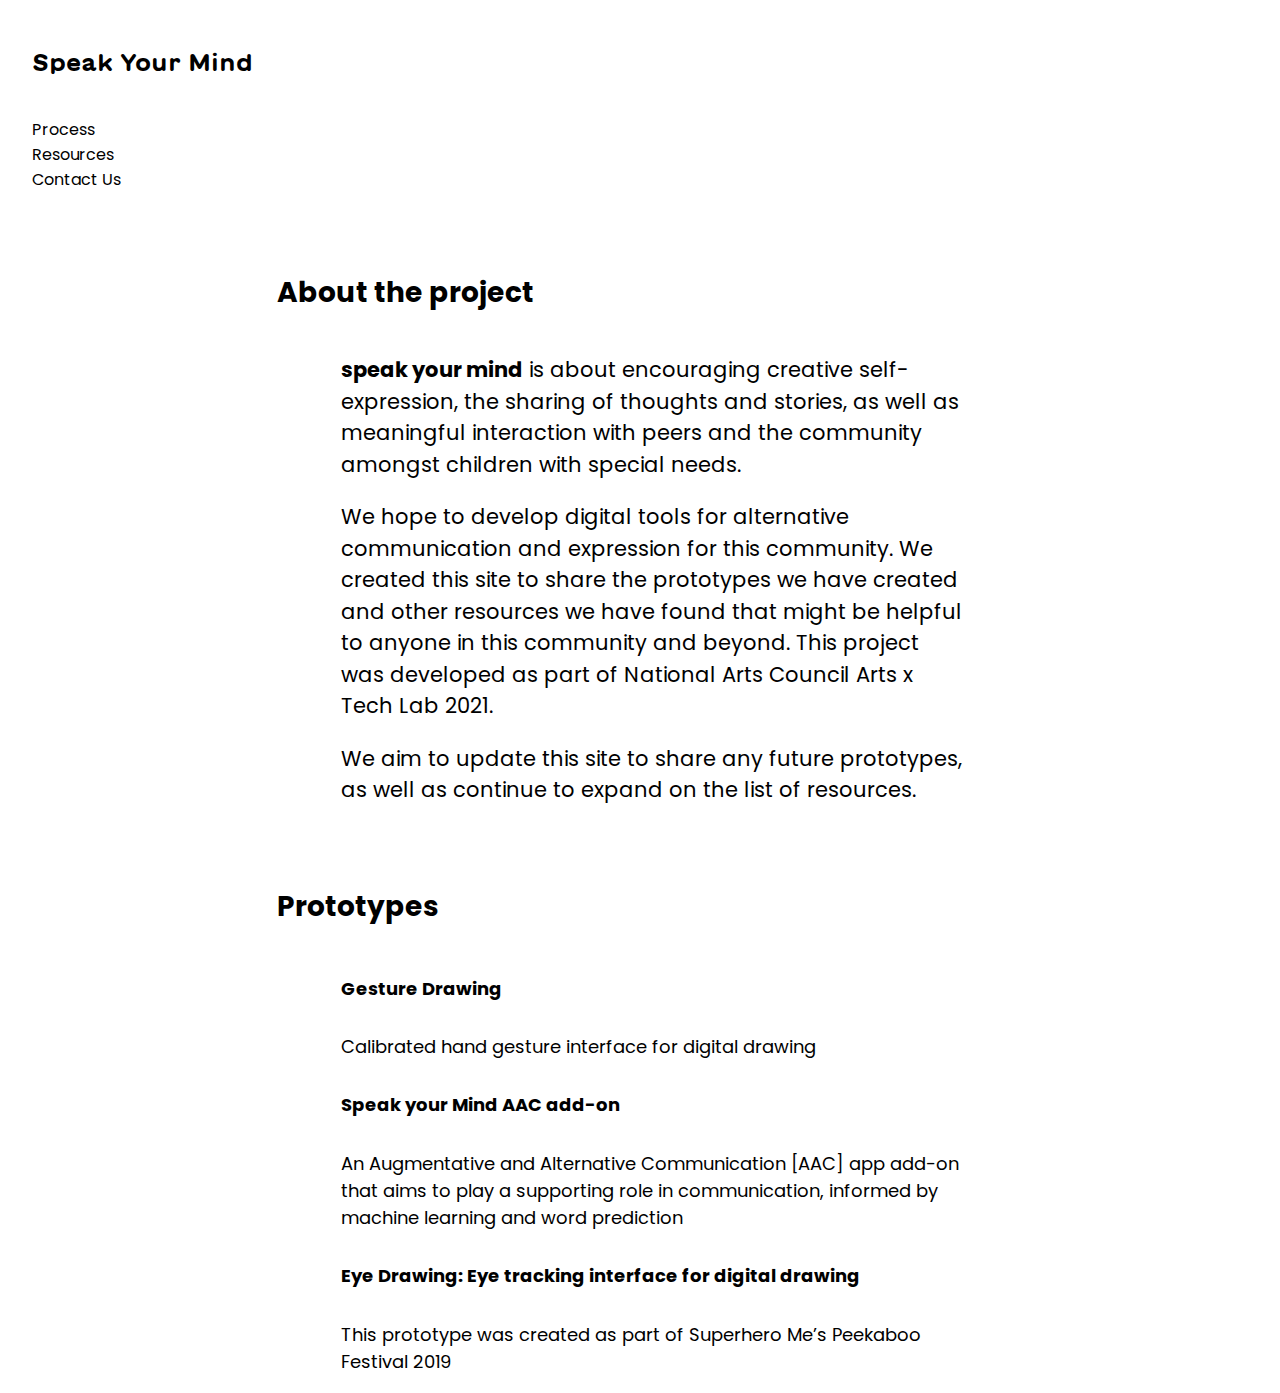
==== index.html @ 95de8088 "Initial commit" ====
<html lang="en">
<head>
    <meta charset="UTF-8">
    <meta http-equiv="X-UA-Compatible" content="IE=edge">
    <meta name="viewport" content="width=device-width, initial-scale=1.0">
    <title>Speak Your Mind</title>
    <link href="https://cdn.jsdelivr.net/npm/bootstrap@5.1.3/dist/css/bootstrap.min.css" rel="stylesheet" integrity="sha384-1BmE4kWBq78iYhFldvKuhfTAU6auU8tT94WrHftjDbrCEXSU1oBoqyl2QvZ6jIW3" crossorigin="anonymous">
    <script src="https://cdn.jsdelivr.net/npm/@popperjs/core@2.10.2/dist/umd/popper.min.js" integrity="sha384-7+zCNj/IqJ95wo16oMtfsKbZ9ccEh31eOz1HGyDuCQ6wgnyJNSYdrPa03rtR1zdB" crossorigin="anonymous"></script>
    <script src="https://cdn.jsdelivr.net/npm/bootstrap@5.1.3/dist/js/bootstrap.min.js" integrity="sha384-QJHtvGhmr9XOIpI6YVutG+2QOK9T+ZnN4kzFN1RtK3zEFEIsxhlmWl5/YESvpZ13" crossorigin="anonymous"></script>
    <link rel="preconnect" href="https://fonts.googleapis.com">
    <link rel="preconnect" href="https://fonts.gstatic.com" crossorigin>
    <link href="https://fonts.googleapis.com/css2?family=Poppins:wght@400;700&display=swap" rel="stylesheet"> 
    
    <link rel="stylesheet" href="./style/style.css" />
</head>
<body>
    <div class="container">
       <!-- header -->
        <nav class="row d-flex justify-content-between mt3">
          <div class="col-8">
            <h1>Speak Your Mind</h1>
          </div>
          <div class="col-4">
              <div class="row">
            <div class="col">
                <a href="process.html">Process</a>
            </div>
            <div class="col">
                <a href="resources.html">Resources</a>
            </div>
            <div class="col">
                <a href="contact.html">Contact Us</a>
            </div>
        </div>
          </div>
        </nav>
        <!-- section 1: About -->
        <div class="container mt5 main">
            <div class="row">
                <h1>About the project</h1>
            </div>
            <div class="row content type-style-1">
                <div class="col">
                    <p><strong>speak your mind</strong> is about encouraging creative self-expression, the sharing of thoughts and stories, as well as meaningful interaction with peers and the community amongst children with special needs. 
                    </p>

                    <p>We hope to develop digital tools for alternative communication and expression for this community. We created this site to share the prototypes we have created and other resources we have found that might be helpful to anyone in this community and beyond. 
                    
                        This project was developed as part of National Arts Council Arts x Tech Lab 2021.
                    </p>
                    
                    <p>We aim to update this site to share any future prototypes, as well as continue to expand on the list of resources.
                    </p>
                </div>
            </div>
        </div>
        <!-- section 2: Prototypes -->
        <div class="container mt5 main">
            <div class="row">
                <h1>Prototypes</h1>
            </div>
            <div class="row content">
               <div>
                <h4>Gesture Drawing</h4>
                <p>Calibrated hand gesture interface for digital drawing</p>
               </div>
               <div>
                <h4>Speak your Mind AAC add-on</h4>
                <p>An Augmentative and Alternative Communication [AAC] app add-on that aims to play a supporting role in communication, informed by machine learning and word prediction</p>
               </div>
               <div>
                <h4>Eye Drawing: Eye tracking interface for digital drawing</h4>
                <p>This prototype was created as part of Superhero Me’s Peekaboo Festival 2019</p>
               </div>
            </div>
        </div>
      </div>
</body>
</html>
---- style/style.css ----
@font-face {
  font-family: GTMaruBold;
  src: url("../font/GT-Maru-Bold.ttf");
}
  
  body {
    font-family: 'Poppins', Helvetica, sans-serif;
    margin-left: 2rem;
  }

  a {
    color: black;
    text-decoration: none;
  }

  nav h1 {
    font-family: GTMaruBold;
    font-size: 24px;
    line-height: 29px;
  }

  h1 {
    font-weight: 700; 
    font-size: 28px;
    line-height: 42px;
    margin-bottom: 40px;
    padding: 0!important;
  }

  h4 {
    font-weight: 700; 
    font-size: 18px;
    line-height: 42px
  }


  p{
    font-size: 18px;
    line-height: 27px;
  }

  .mt3 {
    margin-top: 3rem;
  }

  .mt5 {
    margin-top: 5rem;
  }

  .main {
    max-width: 750px;
    margin-left: auto;
    margin-right: auto;
  }

  .content{
    padding-left: 4rem;
    padding-right: 4rem;
  }

  .type-style-1, .type-style-1 p {
    font-size: 21px;
    line-height: 31.5px;
  }
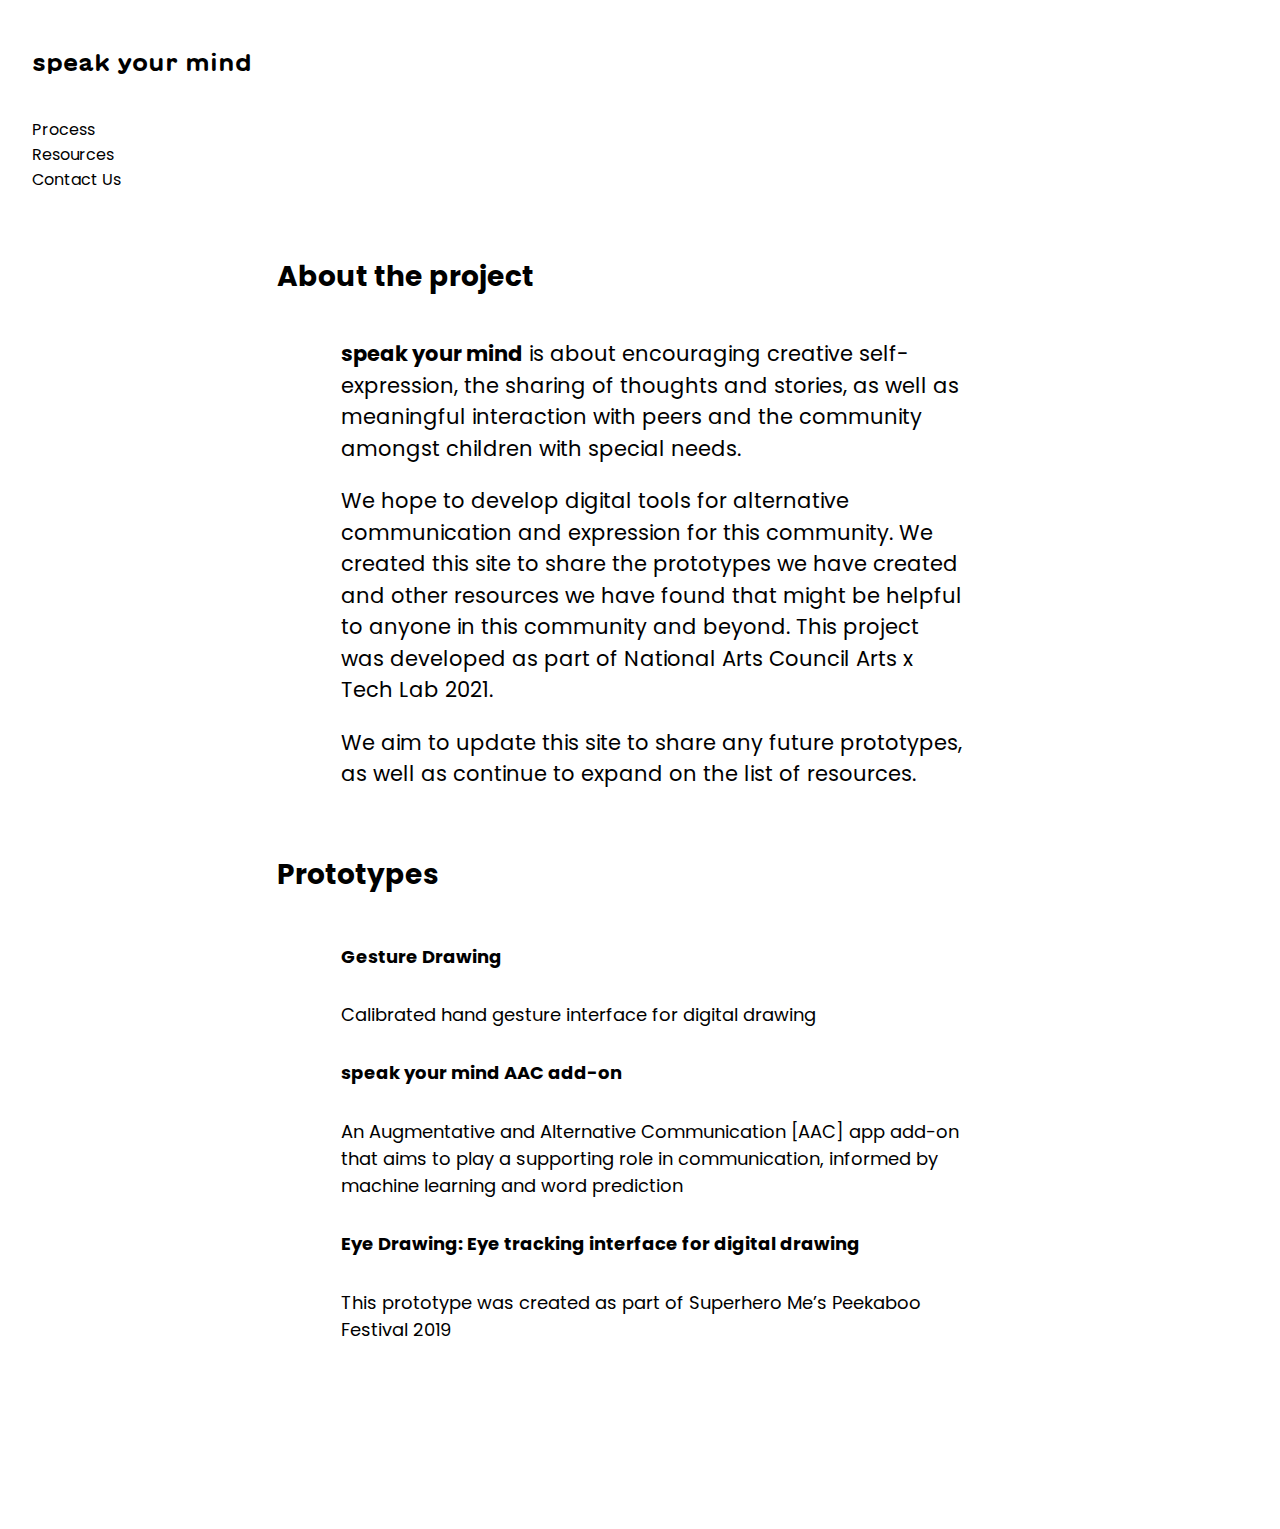
==== commit f87eb0d4: "Update css and add assets" ====
--- a/index.html
+++ b/index.html
@@ -3,7 +3,7 @@
     <meta charset="UTF-8">
     <meta http-equiv="X-UA-Compatible" content="IE=edge">
     <meta name="viewport" content="width=device-width, initial-scale=1.0">
-    <title>Speak Your Mind</title>
+    <title>speak your mind</title>
     <link href="https://cdn.jsdelivr.net/npm/bootstrap@5.1.3/dist/css/bootstrap.min.css" rel="stylesheet" integrity="sha384-1BmE4kWBq78iYhFldvKuhfTAU6auU8tT94WrHftjDbrCEXSU1oBoqyl2QvZ6jIW3" crossorigin="anonymous">
     <script src="https://cdn.jsdelivr.net/npm/@popperjs/core@2.10.2/dist/umd/popper.min.js" integrity="sha384-7+zCNj/IqJ95wo16oMtfsKbZ9ccEh31eOz1HGyDuCQ6wgnyJNSYdrPa03rtR1zdB" crossorigin="anonymous"></script>
     <script src="https://cdn.jsdelivr.net/npm/bootstrap@5.1.3/dist/js/bootstrap.min.js" integrity="sha384-QJHtvGhmr9XOIpI6YVutG+2QOK9T+ZnN4kzFN1RtK3zEFEIsxhlmWl5/YESvpZ13" crossorigin="anonymous"></script>
@@ -18,7 +18,9 @@
        <!-- header -->
         <nav class="row d-flex justify-content-between mt3">
           <div class="col-8">
-            <h1>Speak Your Mind</h1>
+            <a href="index.html">
+                <h1>speak your mind</h1>
+              </a>
           </div>
           <div class="col-4">
               <div class="row">
@@ -35,7 +37,7 @@
           </div>
         </nav>
         <!-- section 1: About -->
-        <div class="container mt5 main">
+        <div class="container mt4 main">
             <div class="row">
                 <h1>About the project</h1>
             </div>
@@ -55,7 +57,7 @@
             </div>
         </div>
         <!-- section 2: Prototypes -->
-        <div class="container mt5 main">
+        <div class="container mt4 main">
             <div class="row">
                 <h1>Prototypes</h1>
             </div>
@@ -65,7 +67,7 @@
                 <p>Calibrated hand gesture interface for digital drawing</p>
                </div>
                <div>
-                <h4>Speak your Mind AAC add-on</h4>
+                <h4>speak your mind AAC add-on</h4>
                 <p>An Augmentative and Alternative Communication [AAC] app add-on that aims to play a supporting role in communication, informed by machine learning and word prediction</p>
                </div>
                <div>
@@ -75,5 +77,6 @@
             </div>
         </div>
       </div>
+      <footer class="footer"></footer>
 </body>
 </html>--- a/style/style.css
+++ b/style/style.css
@@ -10,6 +10,45 @@
 
   a {
     color: black;
+    text-decoration: none;
+  }
+
+  a:hover{
+    color:black;
+  }
+
+  button {
+    background: #1A1A1A;
+    border-radius: 50px;
+    color:white;
+    padding: 0px 30px;
+    border-color: #1A1A1A;
+    display: flex;
+    margin: auto;
+    opacity: 0.9;
+  }
+
+  button:hover {
+    opacity: 1;
+  }
+
+  .image{
+    width:100%;
+    margin-top: 3rem;
+  }
+
+  .link-reset {
+    color:inherit;
+  }
+
+  .content .visible-link{
+    display: inline-block;
+    text-decoration: underline;
+    line-height: 0px;
+  }
+
+  .content .link-reset:hover {
+    color:white;
     text-decoration: none;
   }
 
@@ -27,6 +66,12 @@
     padding: 0!important;
   }
 
+  h3 {
+    font-weight: 700; 
+    font-size: 21px;
+    line-height: 31.5px
+  }
+
   h4 {
     font-weight: 700; 
     font-size: 18px;
@@ -34,17 +79,49 @@
   }
 
 
-  p{
+  p {
     font-size: 18px;
     line-height: 27px;
+  }
+
+  .quote {
+    font-style: italic;
+    font-weight: 500;
+    font-size: 21px;
+    line-height: 31px;
+  }
+
+  .caption {
+    font-size: 14px;
+    line-height: 21px;
+  }
+
+  .mt0 {
+    margin-top:0;
+  }
+
+  .mt2 {
+    margin-top: 2rem;
   }
 
   .mt3 {
     margin-top: 3rem;
   }
 
+  .mt4 {
+    margin-top: 4rem;
+  }
+
   .mt5 {
     margin-top: 5rem;
+  }
+
+  .mb2 {
+    margin-bottom: 2rem;
+  }
+
+  .mb3 {
+    margin-bottom: 3rem;
   }
 
   .main {
@@ -58,7 +135,21 @@
     padding-right: 4rem;
   }
 
+  .content a {
+    display: block;
+    line-height: 45px;
+  }
+
+  .content a:hover {
+    text-decoration: underline;
+    color: black;
+  }
+
   .type-style-1, .type-style-1 p {
     font-size: 21px;
     line-height: 31.5px;
+  }
+
+  .footer {
+    height: 160px;
   }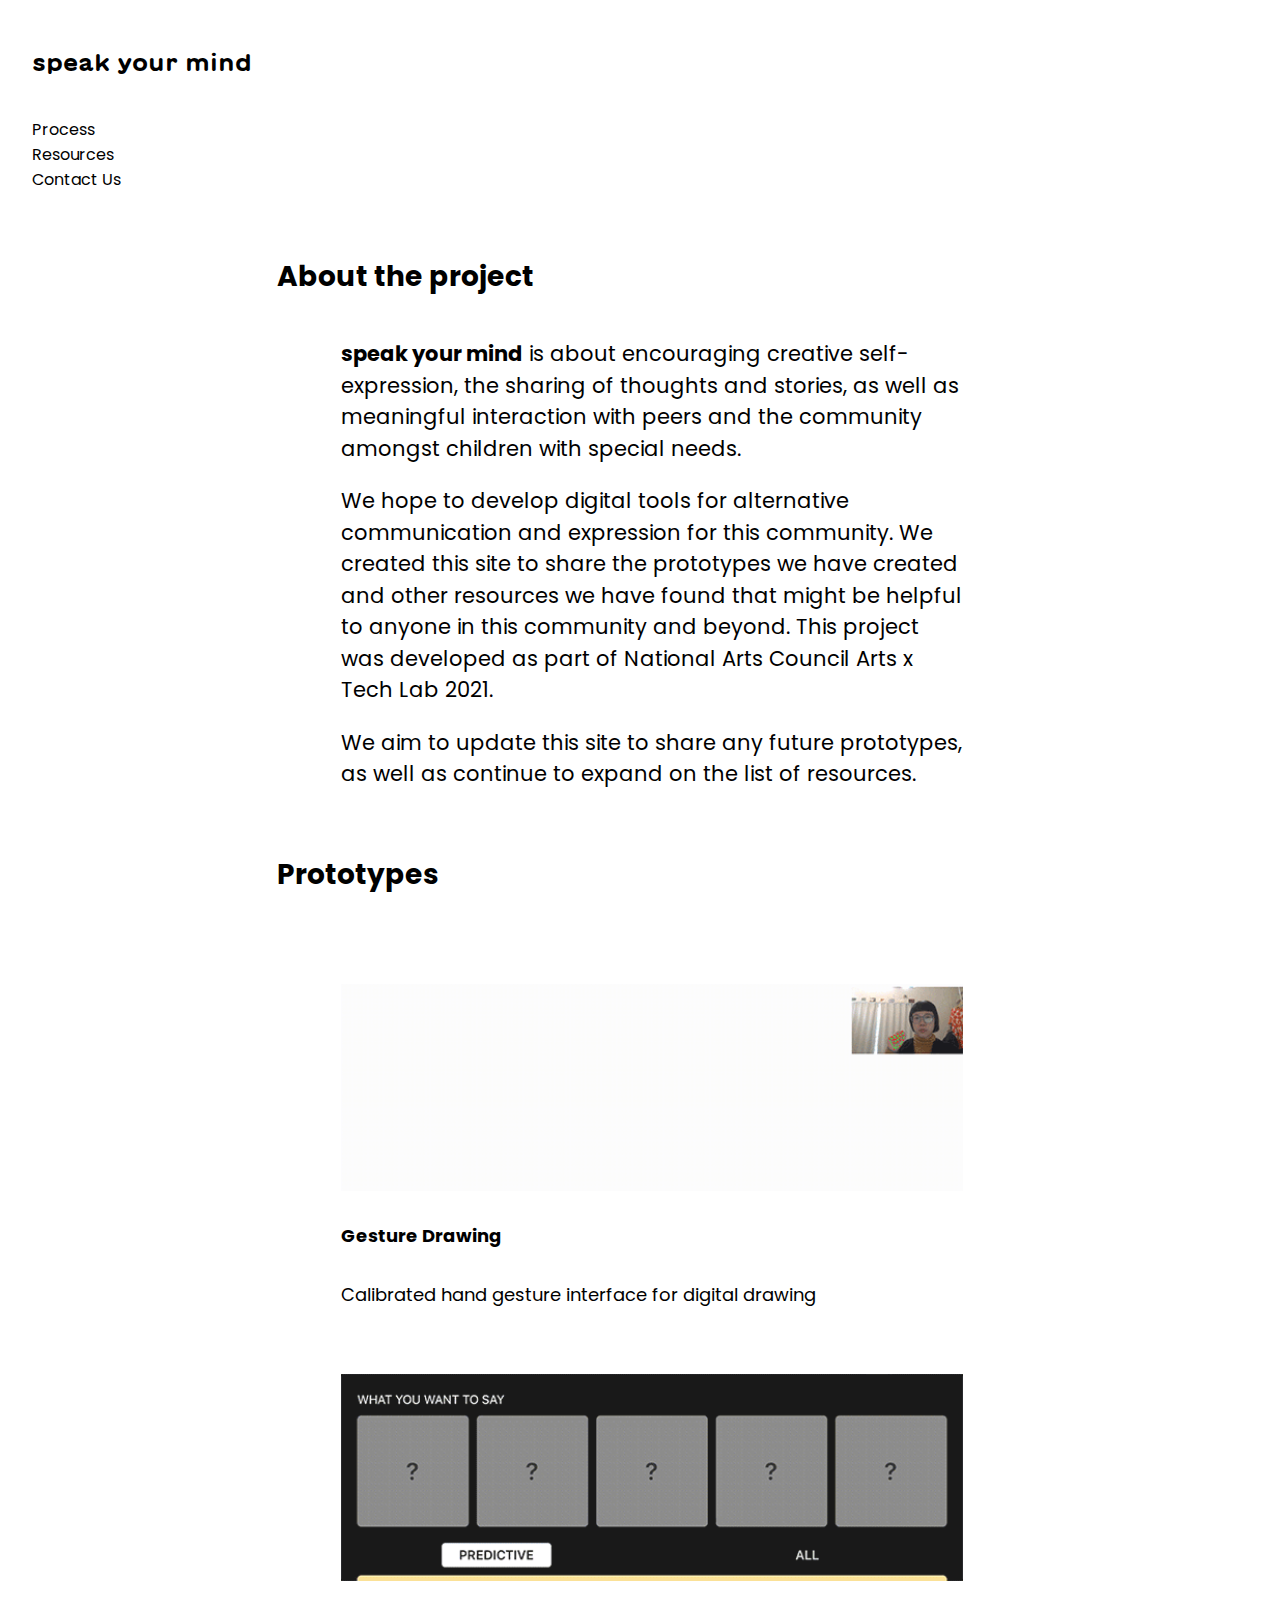
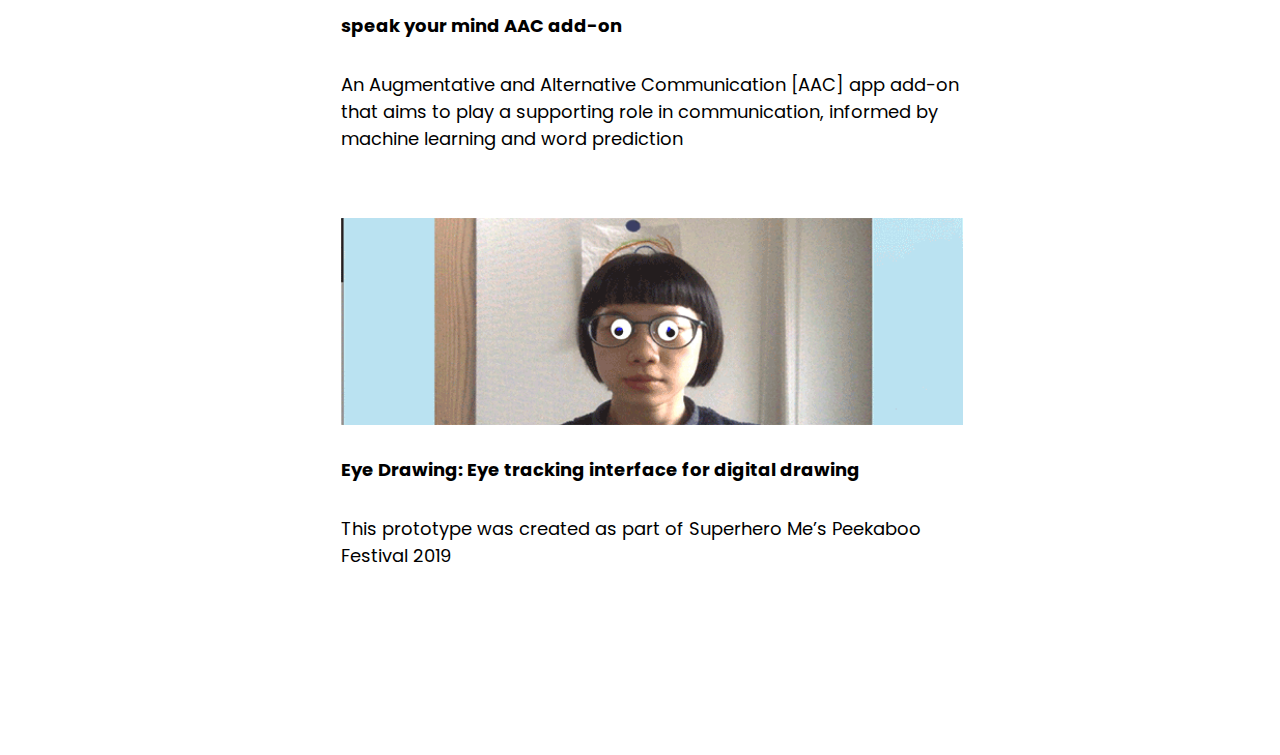
==== commit c6fe04bb: "add gif images" ====
--- a/index.html
+++ b/index.html
@@ -1,82 +1,123 @@
 <html lang="en">
-<head>
-    <meta charset="UTF-8">
-    <meta http-equiv="X-UA-Compatible" content="IE=edge">
-    <meta name="viewport" content="width=device-width, initial-scale=1.0">
+  <head>
+    <meta charset="UTF-8" />
+    <meta http-equiv="X-UA-Compatible" content="IE=edge" />
+    <meta name="viewport" content="width=device-width, initial-scale=1.0" />
     <title>speak your mind</title>
-    <link href="https://cdn.jsdelivr.net/npm/bootstrap@5.1.3/dist/css/bootstrap.min.css" rel="stylesheet" integrity="sha384-1BmE4kWBq78iYhFldvKuhfTAU6auU8tT94WrHftjDbrCEXSU1oBoqyl2QvZ6jIW3" crossorigin="anonymous">
-    <script src="https://cdn.jsdelivr.net/npm/@popperjs/core@2.10.2/dist/umd/popper.min.js" integrity="sha384-7+zCNj/IqJ95wo16oMtfsKbZ9ccEh31eOz1HGyDuCQ6wgnyJNSYdrPa03rtR1zdB" crossorigin="anonymous"></script>
-    <script src="https://cdn.jsdelivr.net/npm/bootstrap@5.1.3/dist/js/bootstrap.min.js" integrity="sha384-QJHtvGhmr9XOIpI6YVutG+2QOK9T+ZnN4kzFN1RtK3zEFEIsxhlmWl5/YESvpZ13" crossorigin="anonymous"></script>
-    <link rel="preconnect" href="https://fonts.googleapis.com">
-    <link rel="preconnect" href="https://fonts.gstatic.com" crossorigin>
-    <link href="https://fonts.googleapis.com/css2?family=Poppins:wght@400;700&display=swap" rel="stylesheet"> 
-    
+    <link
+      href="https://cdn.jsdelivr.net/npm/bootstrap@5.1.3/dist/css/bootstrap.min.css"
+      rel="stylesheet"
+      integrity="sha384-1BmE4kWBq78iYhFldvKuhfTAU6auU8tT94WrHftjDbrCEXSU1oBoqyl2QvZ6jIW3"
+      crossorigin="anonymous"
+    />
+    <script
+      src="https://cdn.jsdelivr.net/npm/@popperjs/core@2.10.2/dist/umd/popper.min.js"
+      integrity="sha384-7+zCNj/IqJ95wo16oMtfsKbZ9ccEh31eOz1HGyDuCQ6wgnyJNSYdrPa03rtR1zdB"
+      crossorigin="anonymous"
+    ></script>
+    <script
+      src="https://cdn.jsdelivr.net/npm/bootstrap@5.1.3/dist/js/bootstrap.min.js"
+      integrity="sha384-QJHtvGhmr9XOIpI6YVutG+2QOK9T+ZnN4kzFN1RtK3zEFEIsxhlmWl5/YESvpZ13"
+      crossorigin="anonymous"
+    ></script>
+    <link rel="preconnect" href="https://fonts.googleapis.com" />
+    <link rel="preconnect" href="https://fonts.gstatic.com" crossorigin />
+    <link
+      href="https://fonts.googleapis.com/css2?family=Poppins:wght@400;700&display=swap"
+      rel="stylesheet"
+    />
+
     <link rel="stylesheet" href="./style/style.css" />
-</head>
-<body>
+  </head>
+  <body>
     <div class="container">
-       <!-- header -->
-        <nav class="row d-flex justify-content-between mt3">
-          <div class="col-8">
-            <a href="index.html">
-                <h1>speak your mind</h1>
-              </a>
-          </div>
-          <div class="col-4">
-              <div class="row">
+      <!-- header -->
+      <nav class="row d-flex justify-content-between mt3">
+        <div class="col-8">
+          <a href="index.html">
+            <h1>speak your mind</h1>
+          </a>
+        </div>
+        <div class="col-4">
+          <div class="row">
             <div class="col">
-                <a href="process.html">Process</a>
+              <a href="process.html">Process</a>
             </div>
             <div class="col">
-                <a href="resources.html">Resources</a>
+              <a href="resources.html">Resources</a>
             </div>
             <div class="col">
-                <a href="contact.html">Contact Us</a>
+              <a href="contact.html">Contact Us</a>
             </div>
+          </div>
         </div>
+      </nav>
+      <!-- section 1: About -->
+      <div class="container mt4 main">
+        <div class="row">
+          <h1>About the project</h1>
+        </div>
+        <div class="row content type-style-1">
+          <div class="col">
+            <p>
+              <strong>speak your mind</strong> is about encouraging creative
+              self-expression, the sharing of thoughts and stories, as well as
+              meaningful interaction with peers and the community amongst
+              children with special needs.
+            </p>
+
+            <p>
+              We hope to develop digital tools for alternative communication and
+              expression for this community. We created this site to share the
+              prototypes we have created and other resources we have found that
+              might be helpful to anyone in this community and beyond. This
+              project was developed as part of National Arts Council Arts x Tech
+              Lab 2021.
+            </p>
+
+            <p>
+              We aim to update this site to share any future prototypes, as well
+              as continue to expand on the list of resources.
+            </p>
           </div>
-        </nav>
-        <!-- section 1: About -->
-        <div class="container mt4 main">
-            <div class="row">
-                <h1>About the project</h1>
-            </div>
-            <div class="row content type-style-1">
-                <div class="col">
-                    <p><strong>speak your mind</strong> is about encouraging creative self-expression, the sharing of thoughts and stories, as well as meaningful interaction with peers and the community amongst children with special needs. 
-                    </p>
-
-                    <p>We hope to develop digital tools for alternative communication and expression for this community. We created this site to share the prototypes we have created and other resources we have found that might be helpful to anyone in this community and beyond. 
-                    
-                        This project was developed as part of National Arts Council Arts x Tech Lab 2021.
-                    </p>
-                    
-                    <p>We aim to update this site to share any future prototypes, as well as continue to expand on the list of resources.
-                    </p>
-                </div>
-            </div>
-        </div>
-        <!-- section 2: Prototypes -->
-        <div class="container mt4 main">
-            <div class="row">
-                <h1>Prototypes</h1>
-            </div>
-            <div class="row content">
-               <div>
-                <h4>Gesture Drawing</h4>
-                <p>Calibrated hand gesture interface for digital drawing</p>
-               </div>
-               <div>
-                <h4>speak your mind AAC add-on</h4>
-                <p>An Augmentative and Alternative Communication [AAC] app add-on that aims to play a supporting role in communication, informed by machine learning and word prediction</p>
-               </div>
-               <div>
-                <h4>Eye Drawing: Eye tracking interface for digital drawing</h4>
-                <p>This prototype was created as part of Superhero Me’s Peekaboo Festival 2019</p>
-               </div>
-            </div>
         </div>
       </div>
-      <footer class="footer"></footer>
-</body>
-</html>+      <!-- section 2: Prototypes -->
+      <div class="container mt4 main">
+        <div class="row">
+          <h1>Prototypes</h1>
+        </div>
+        <div class="row content">
+          <div>
+            <a href="gesture-drawing.html">
+              <img class="image image-link" src="./assets/gesture.gif" />
+            </a>
+            <h4>Gesture Drawing</h4>
+            <p>Calibrated hand gesture interface for digital drawing</p>
+          </div>
+          <div>
+            <a href="acc-add-on.html">
+            <img class="image image-link" src="./assets/speakyourmind.gif" />
+            </a>
+            <h4>speak your mind AAC add-on</h4>
+            <p>
+              An Augmentative and Alternative Communication [AAC] app add-on
+              that aims to play a supporting role in communication, informed by
+              machine learning and word prediction
+            </p>
+          </div>
+          <div>
+            <a href="eye-drawing.html">
+            <img class="image image-link" src="./assets/Eyedraw.gif" /></a>
+            <h4>Eye Drawing: Eye tracking interface for digital drawing</h4>
+            <p>
+              This prototype was created as part of Superhero Me’s Peekaboo
+              Festival 2019
+            </p>
+          </div>
+        </div>
+      </div>
+    </div>
+    <footer class="footer"></footer>
+  </body>
+</html>
--- a/style/style.css
+++ b/style/style.css
@@ -17,24 +17,53 @@
     color:black;
   }
 
-  button {
+  button,
+  input[type=submit] {
     background: #1A1A1A;
     border-radius: 50px;
     color:white;
-    padding: 0px 30px;
     border-color: #1A1A1A;
     display: flex;
     margin: auto;
     opacity: 0.9;
   }
 
-  button:hover {
+  button {
+    padding: 0px 30px;
+  }
+
+  input[type=submit]{
+    padding: 5px 30px;
+  }
+
+  button:hover,
+  input[type=submit]:hover {
     opacity: 1;
+  }
+
+  input[type=text] {
+    border: none;
+    border-bottom: 1px solid black;
+    width:100%;
+  }
+
+  textarea {
+    border: none;
+    border-bottom: 1px solid black;
+    width:100%;
   }
 
   .image{
     width:100%;
     margin-top: 3rem;
+  }
+
+  .image-link {
+    opacity: 0.9
+  }
+
+  .image-link:hover {
+    opacity: 1
   }
 
   .link-reset {
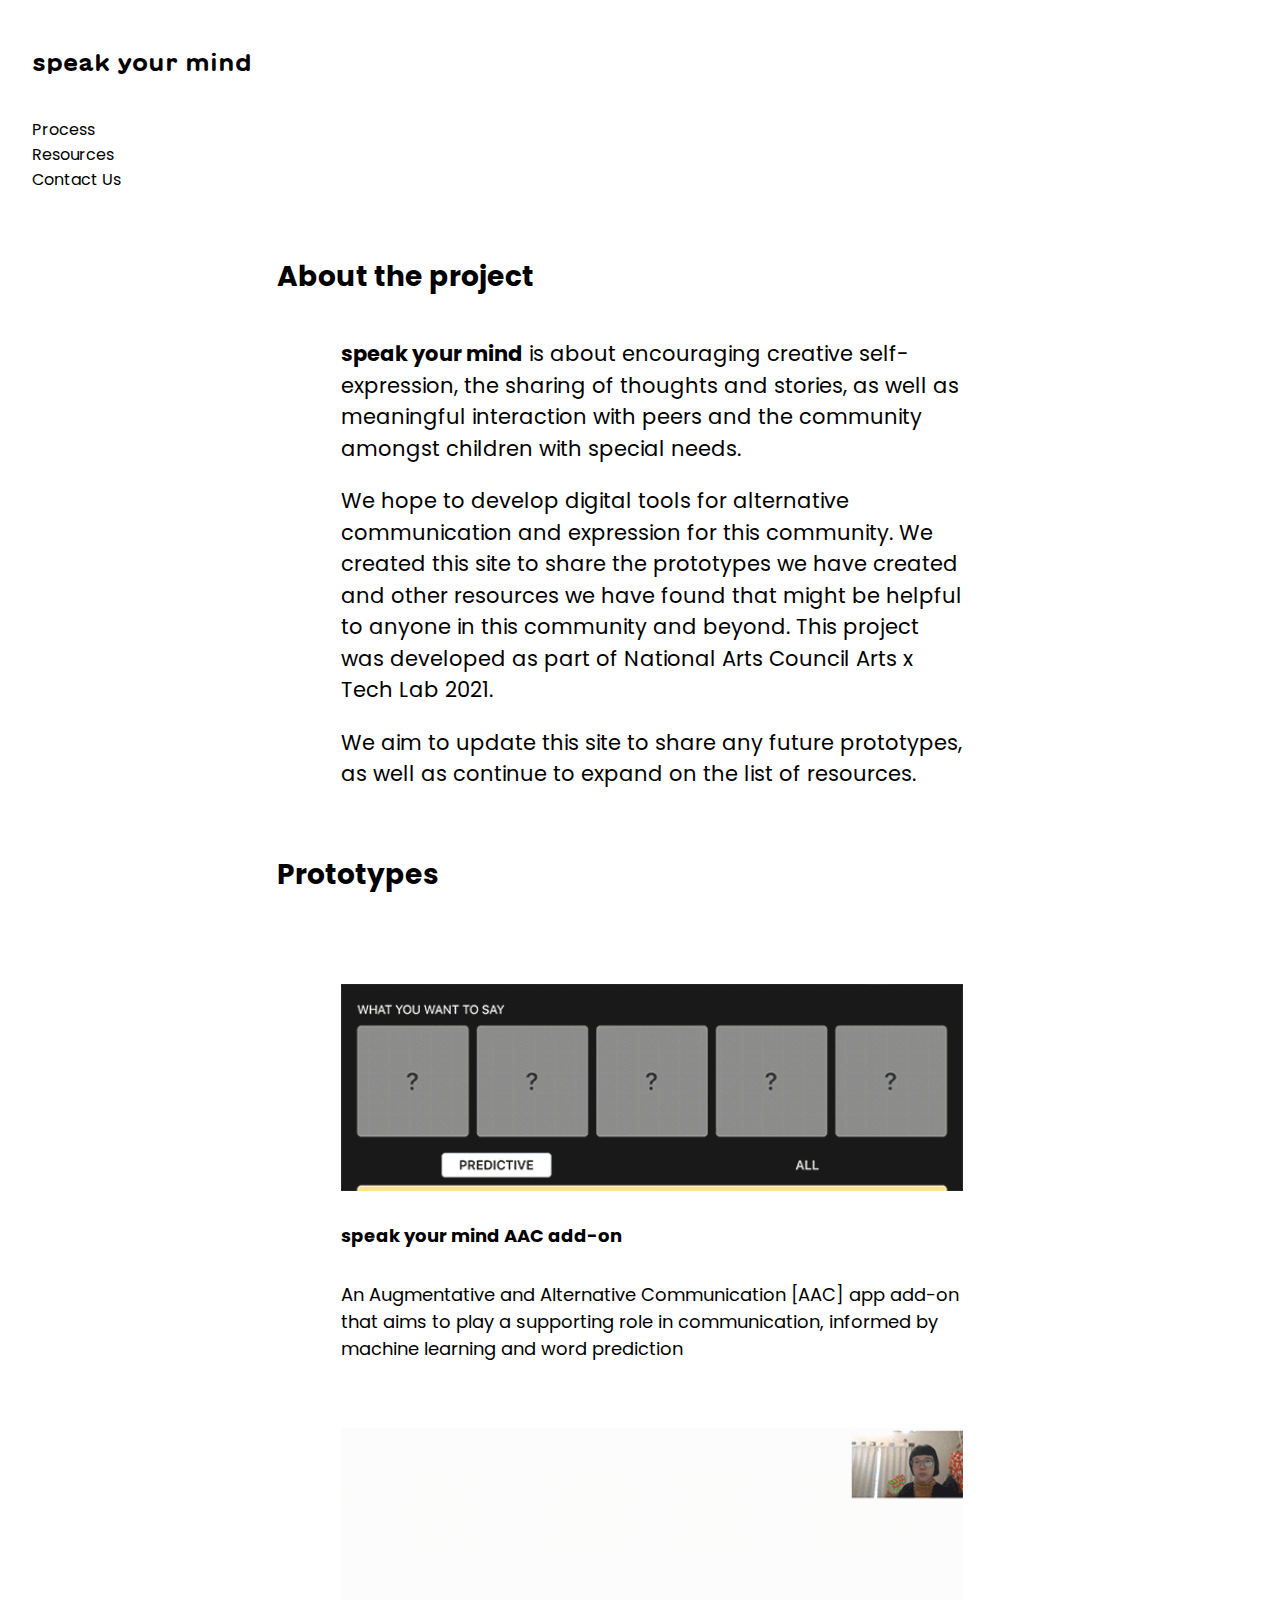
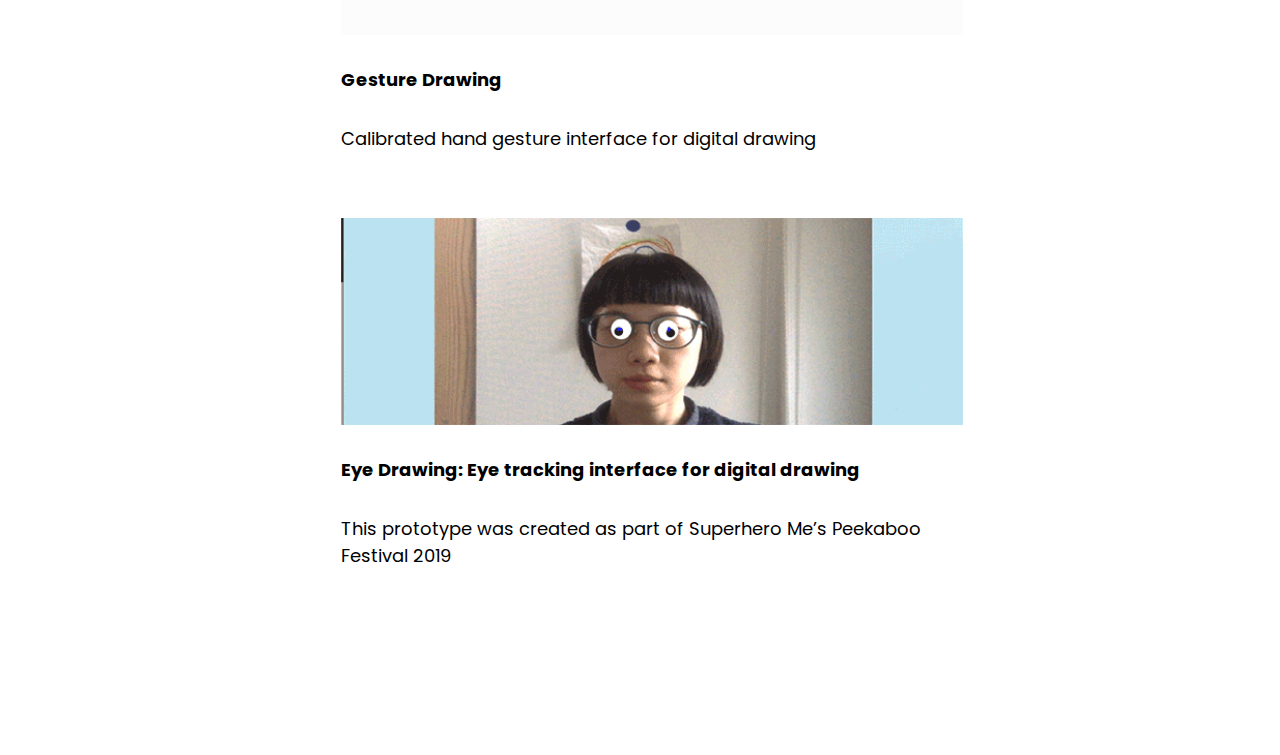
==== commit e1088921: "update index.html" ====
--- a/index.html
+++ b/index.html
@@ -89,13 +89,6 @@
         </div>
         <div class="row content">
           <div>
-            <a href="gesture-drawing.html">
-              <img class="image image-link" src="./assets/gesture.gif" />
-            </a>
-            <h4>Gesture Drawing</h4>
-            <p>Calibrated hand gesture interface for digital drawing</p>
-          </div>
-          <div>
             <a href="acc-add-on.html">
             <img class="image image-link" src="./assets/speakyourmind.gif" />
             </a>
@@ -105,6 +98,13 @@
               that aims to play a supporting role in communication, informed by
               machine learning and word prediction
             </p>
+          </div>
+          <div>
+            <a href="gesture-drawing.html">
+              <img class="image image-link" src="./assets/gesture.gif" />
+            </a>
+            <h4>Gesture Drawing</h4>
+            <p>Calibrated hand gesture interface for digital drawing</p>
           </div>
           <div>
             <a href="eye-drawing.html">
--- a/style/style.css
+++ b/style/style.css
@@ -57,6 +57,10 @@
     width:100%;
     margin-top: 3rem;
   }
+  
+  .image.image-50{
+    width:50%;
+  }
 
   .image-link {
     opacity: 0.9
@@ -73,7 +77,7 @@
   .content .visible-link{
     display: inline-block;
     text-decoration: underline;
-    line-height: 0px;
+    line-height: 31.5px;
   }
 
   .content .link-reset:hover {
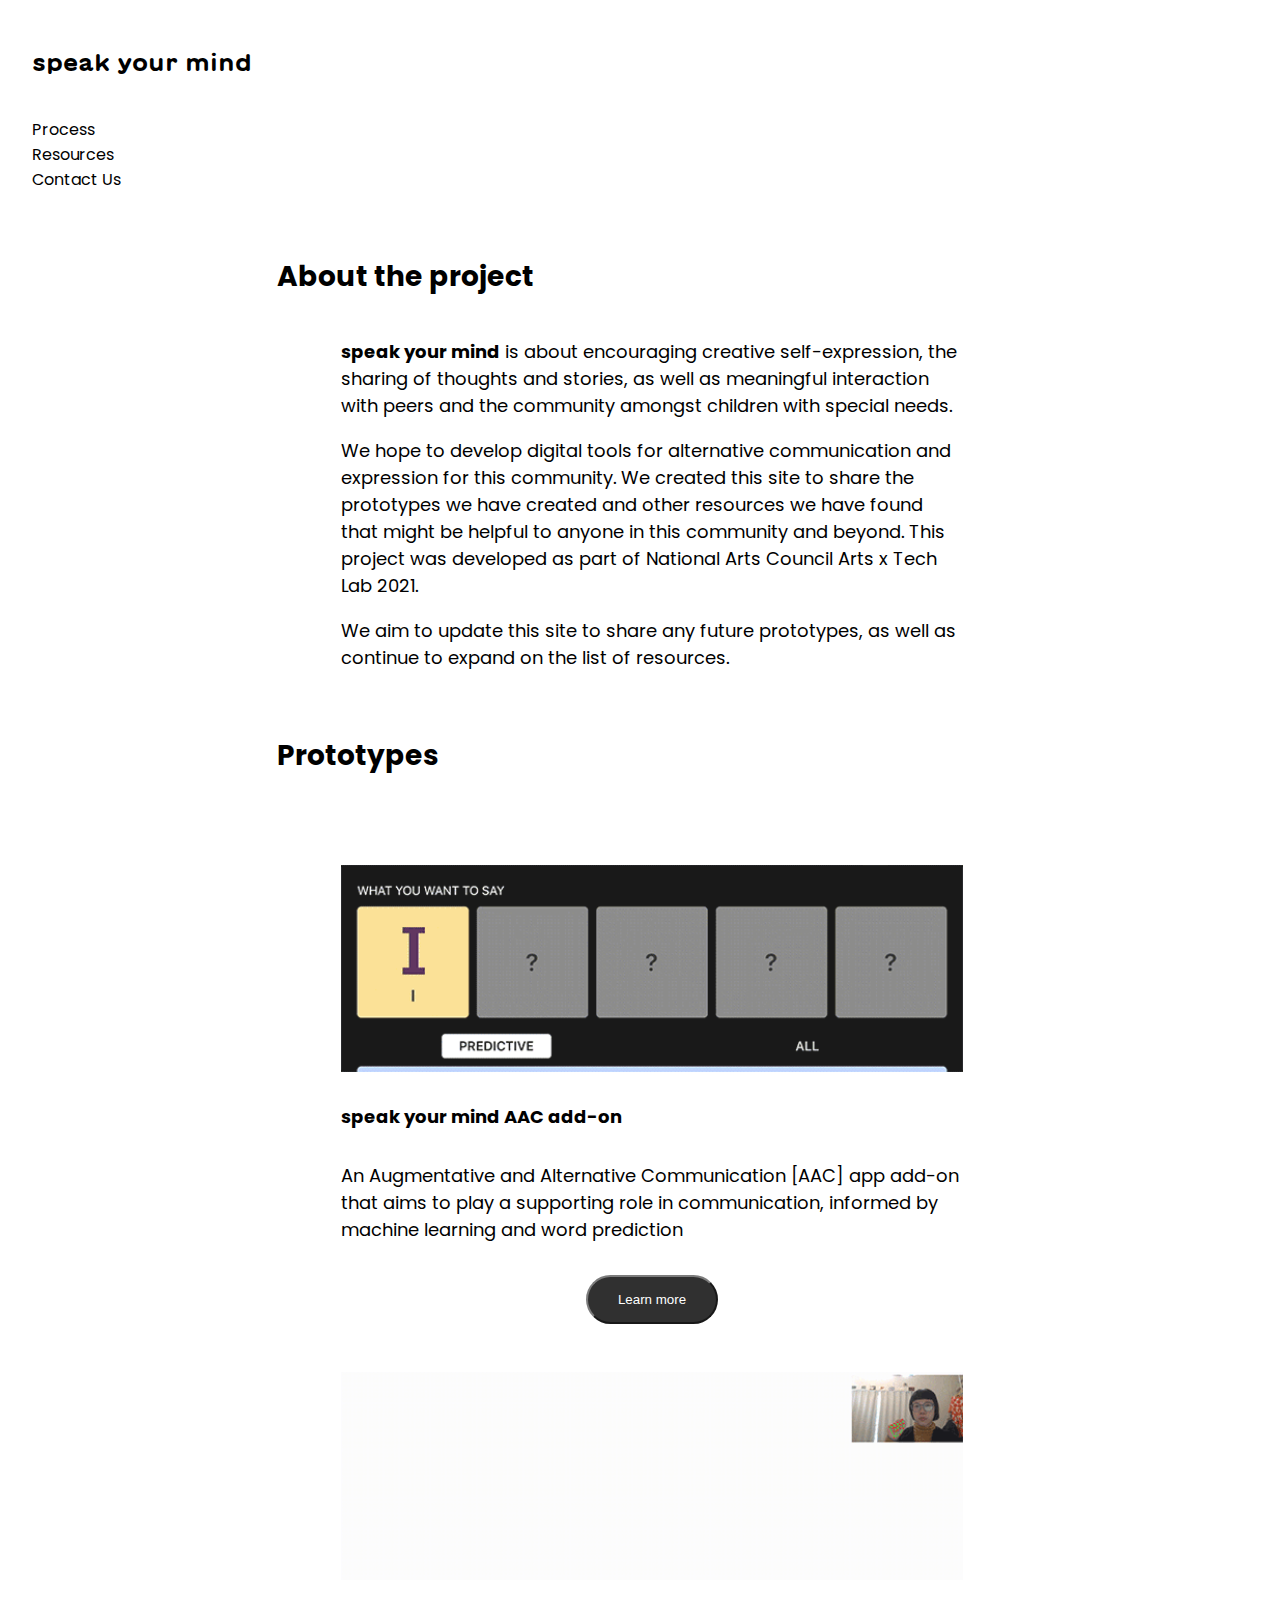
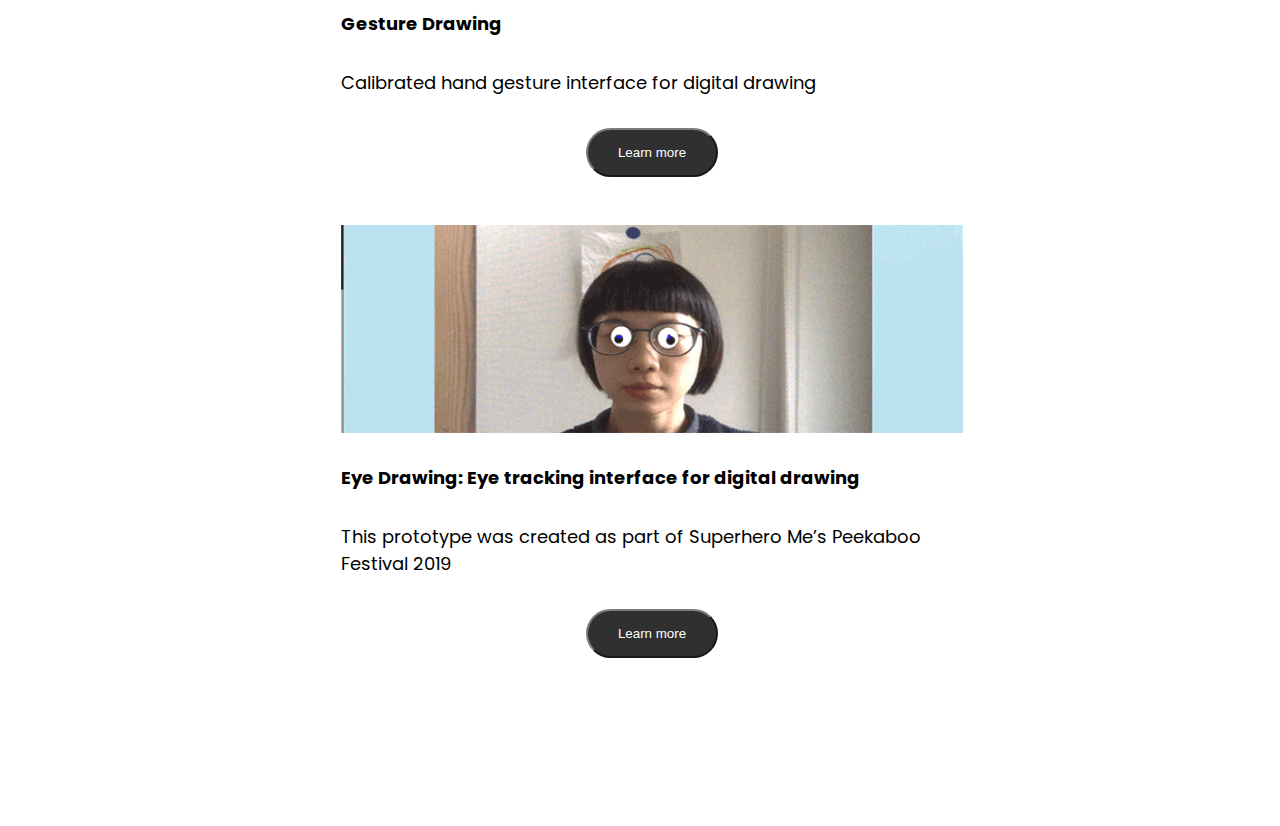
==== commit d1afb094: "add learn more button" ====
--- a/index.html
+++ b/index.html
@@ -57,7 +57,7 @@
         <div class="row">
           <h1>About the project</h1>
         </div>
-        <div class="row content type-style-1">
+        <div class="row content">
           <div class="col">
             <p>
               <strong>speak your mind</strong> is about encouraging creative
@@ -90,7 +90,7 @@
         <div class="row content">
           <div>
             <a href="acc-add-on.html">
-            <img class="image image-link" src="./assets/speakyourmind.gif" />
+              <img class="image image-link" src="./assets/speakyourmind.gif" />
             </a>
             <h4>speak your mind AAC add-on</h4>
             <p>
@@ -98,6 +98,9 @@
               that aims to play a supporting role in communication, informed by
               machine learning and word prediction
             </p>
+            <button class="mt2">
+              <a class="link-reset" href="acc-add-on.html"> Learn more </a>
+            </button>
           </div>
           <div>
             <a href="gesture-drawing.html">
@@ -105,15 +108,22 @@
             </a>
             <h4>Gesture Drawing</h4>
             <p>Calibrated hand gesture interface for digital drawing</p>
+            <button class="mt2">
+              <a class="link-reset" href="gesture-drawing.html"> Learn more </a>
+            </button>
           </div>
           <div>
             <a href="eye-drawing.html">
-            <img class="image image-link" src="./assets/Eyedraw.gif" /></a>
+              <img class="image image-link" src="./assets/Eyedraw.gif"
+            /></a>
             <h4>Eye Drawing: Eye tracking interface for digital drawing</h4>
             <p>
               This prototype was created as part of Superhero Me’s Peekaboo
               Festival 2019
             </p>
+            <button class="mt2">
+              <a class="link-reset" href="eye-drawing.html"> Learn more </a>
+            </button>
           </div>
         </div>
       </div>
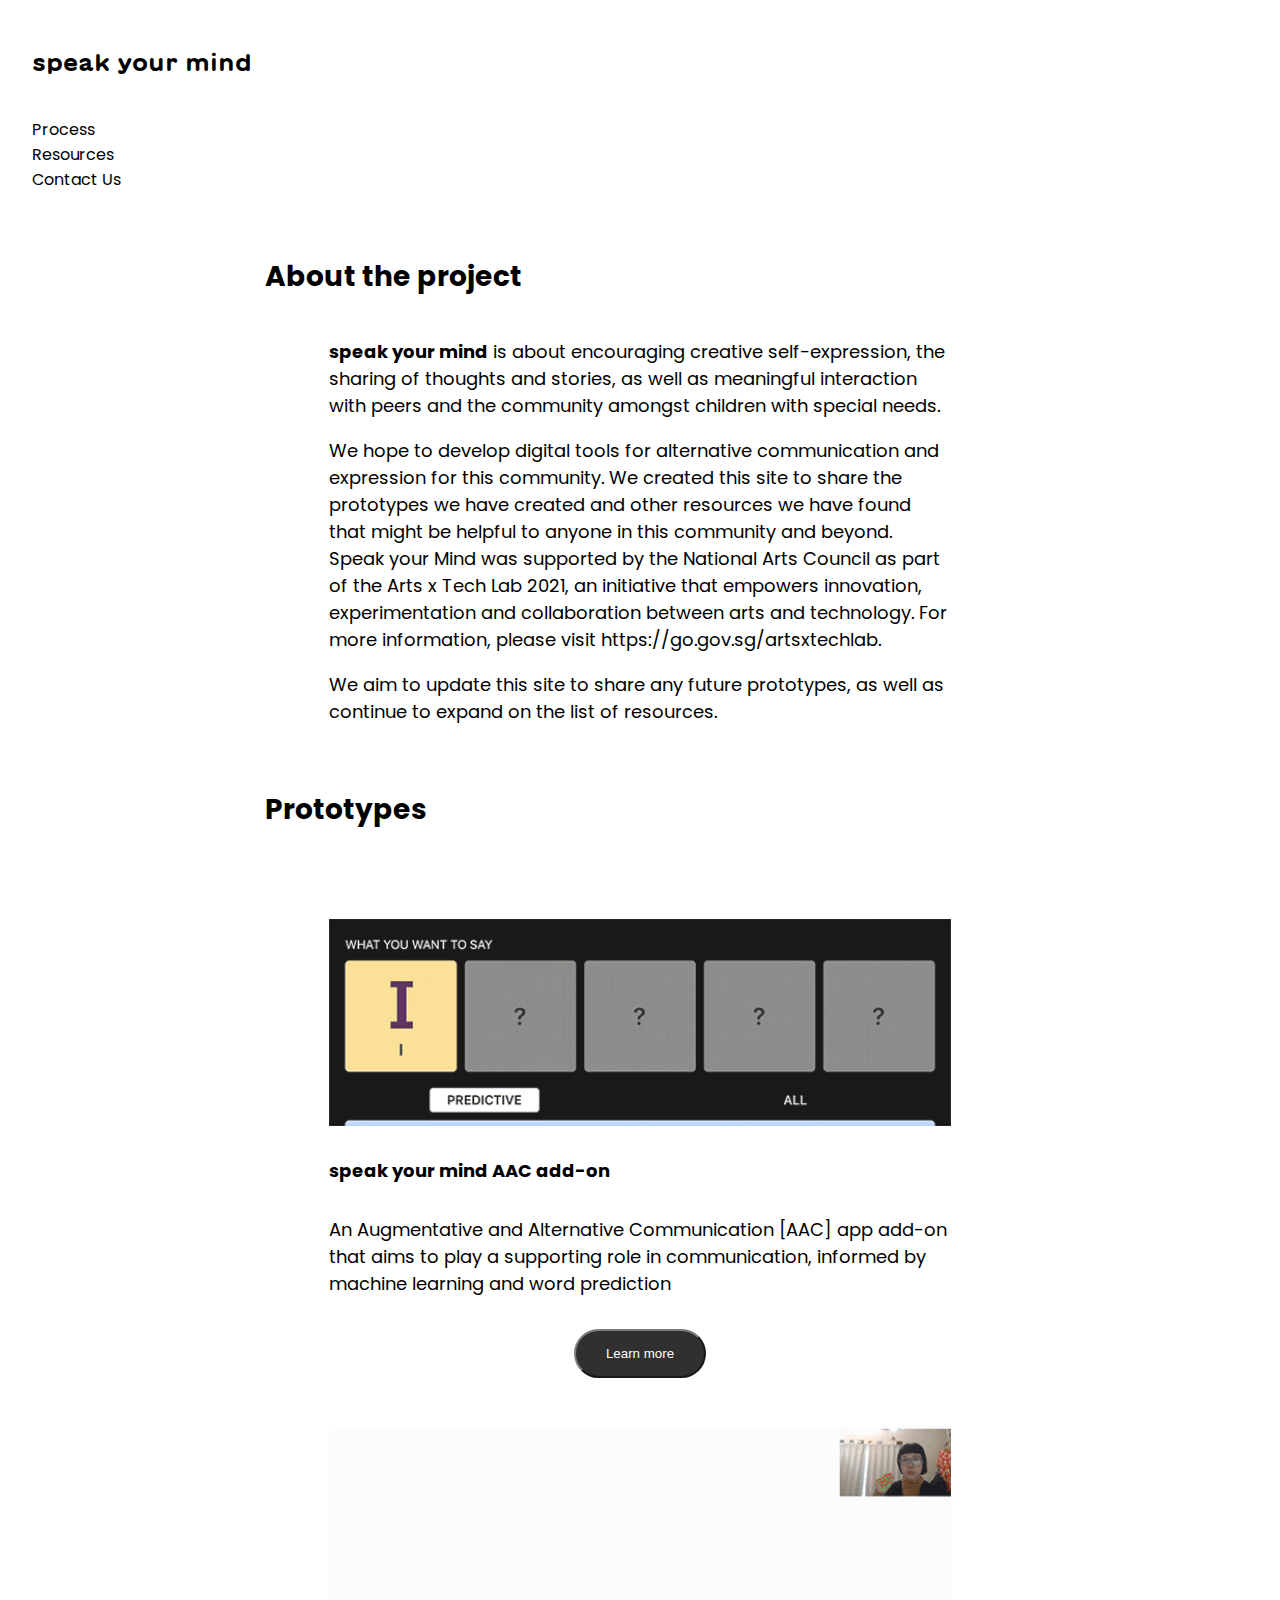
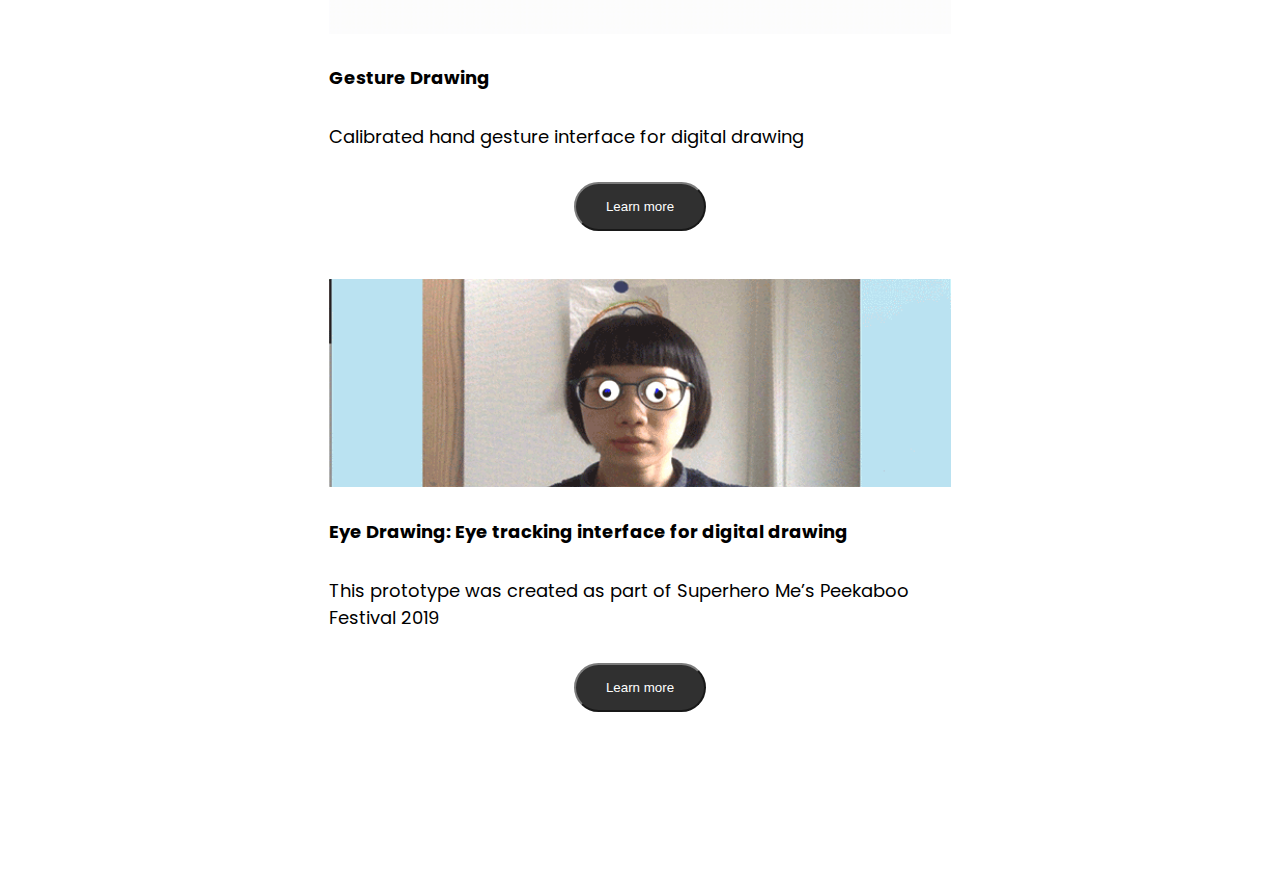
==== commit 87cdf6ff: "Update index.html" ====
--- a/index.html
+++ b/index.html
@@ -70,9 +70,11 @@
               We hope to develop digital tools for alternative communication and
               expression for this community. We created this site to share the
               prototypes we have created and other resources we have found that
-              might be helpful to anyone in this community and beyond. This
-              project was developed as part of National Arts Council Arts x Tech
-              Lab 2021.
+              might be helpful to anyone in this community and beyond. 
+              Speak your Mind was supported by the National Arts Council as part of 
+              the Arts x Tech Lab 2021, an initiative that empowers innovation, 
+              experimentation and collaboration between arts and technology. 
+              For more information, please visit https://go.gov.sg/artsxtechlab.
             </p>
 
             <p>
--- a/style/style.css
+++ b/style/style.css
@@ -6,6 +6,7 @@
   body {
     font-family: 'Poppins', Helvetica, sans-serif;
     margin-left: 2rem;
+    margin-right: 2rem;
   }
 
   a {
@@ -75,7 +76,7 @@
   }
 
   .content .visible-link{
-    display: inline-block;
+    display: inline;
     text-decoration: underline;
     line-height: 31.5px;
   }
@@ -178,11 +179,13 @@
     color: black;
   }
 
-  .type-style-1, .type-style-1 p {
-    font-size: 21px;
-    line-height: 31.5px;
+  .footer {
+    height: 160px;
   }
 
-  .footer {
-    height: 160px;
+  @media (max-width: 640px) {
+    .content {
+      padding-left: 0;
+      padding-right: 0;
+    }
   }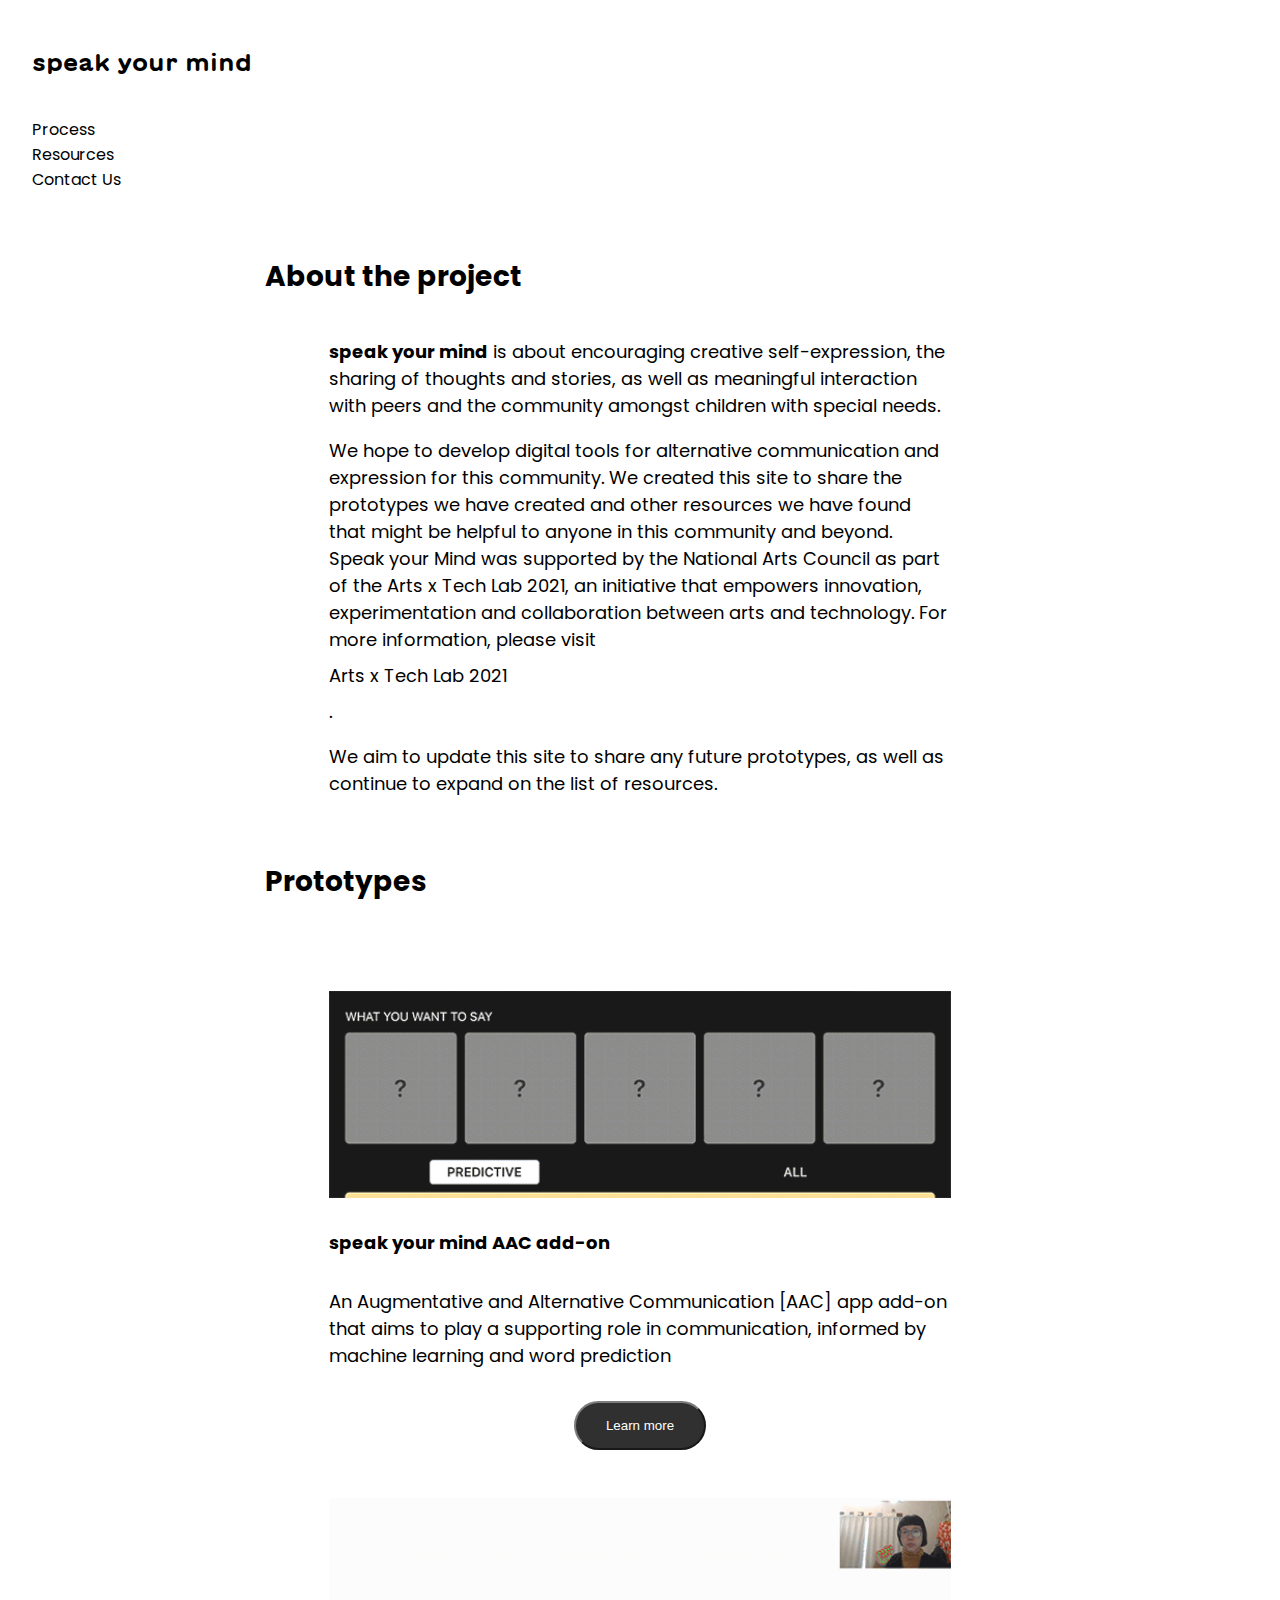
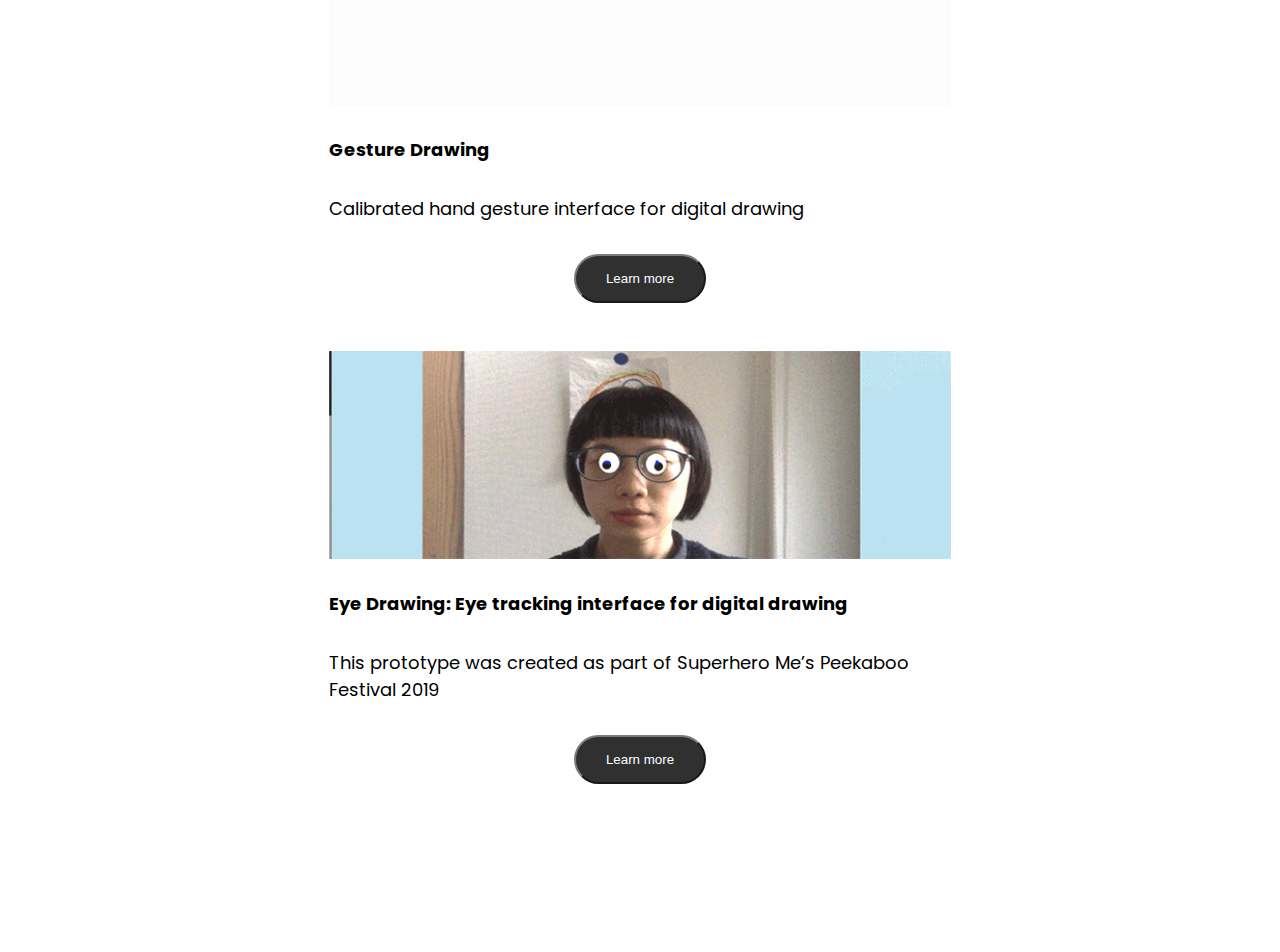
==== commit 6e739aaf: "update.html" ====
--- a/index.html
+++ b/index.html
@@ -74,7 +74,7 @@
               Speak your Mind was supported by the National Arts Council as part of 
               the Arts x Tech Lab 2021, an initiative that empowers innovation, 
               experimentation and collaboration between arts and technology. 
-              For more information, please visit https://go.gov.sg/artsxtechlab.
+              For more information, please visit <a target="_blank" href="https://go.gov.sg/artsxtechlab">Arts x Tech Lab 2021</a>.
             </p>
 
             <p>
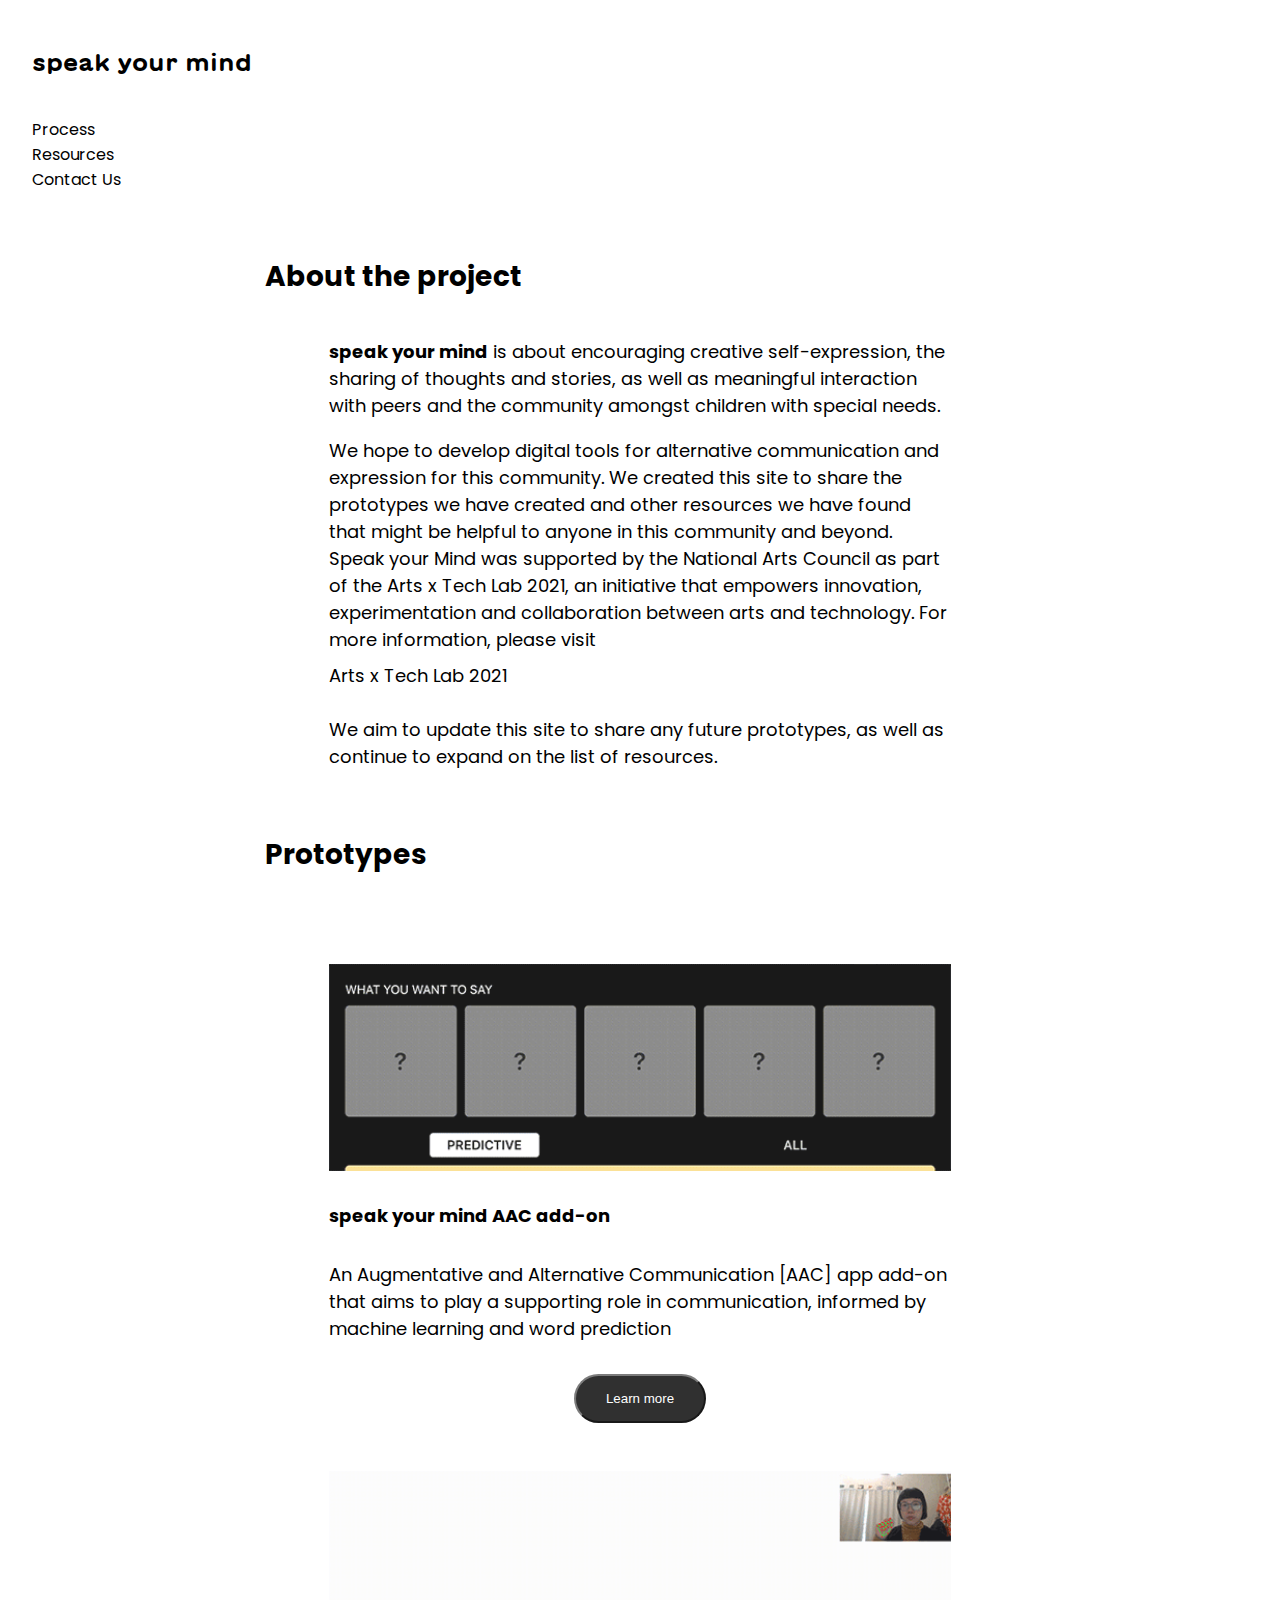
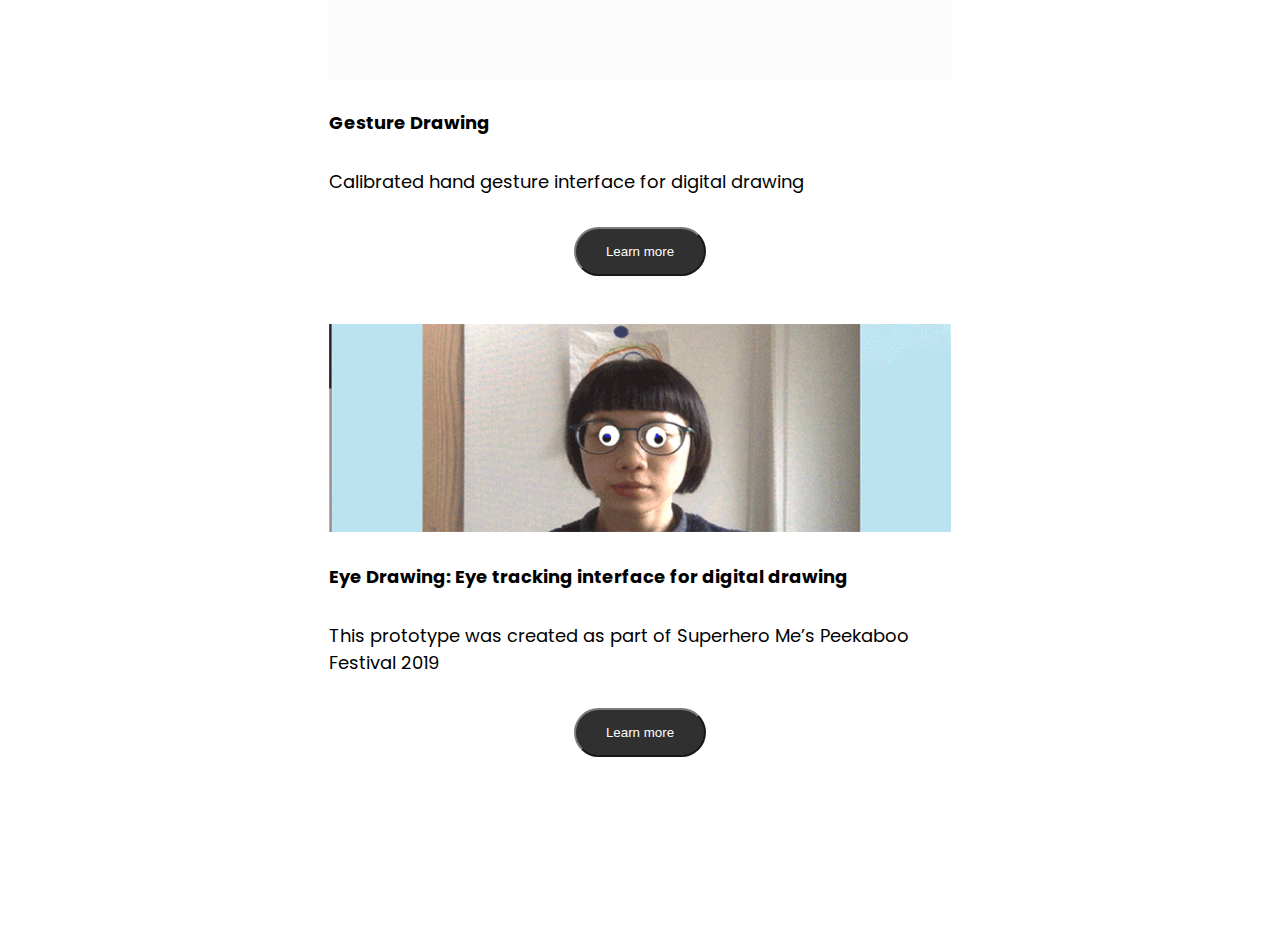
==== commit 7182c32b: "Update index.html" ====
--- a/index.html
+++ b/index.html
@@ -74,7 +74,7 @@
               Speak your Mind was supported by the National Arts Council as part of 
               the Arts x Tech Lab 2021, an initiative that empowers innovation, 
               experimentation and collaboration between arts and technology. 
-              For more information, please visit <a target="_blank" href="https://go.gov.sg/artsxtechlab">Arts x Tech Lab 2021</a>.
+              For more information, please visit <a target="_blank" href="https://go.gov.sg/artsxtechlab">Arts x Tech Lab 2021</a>
             </p>
 
             <p>
